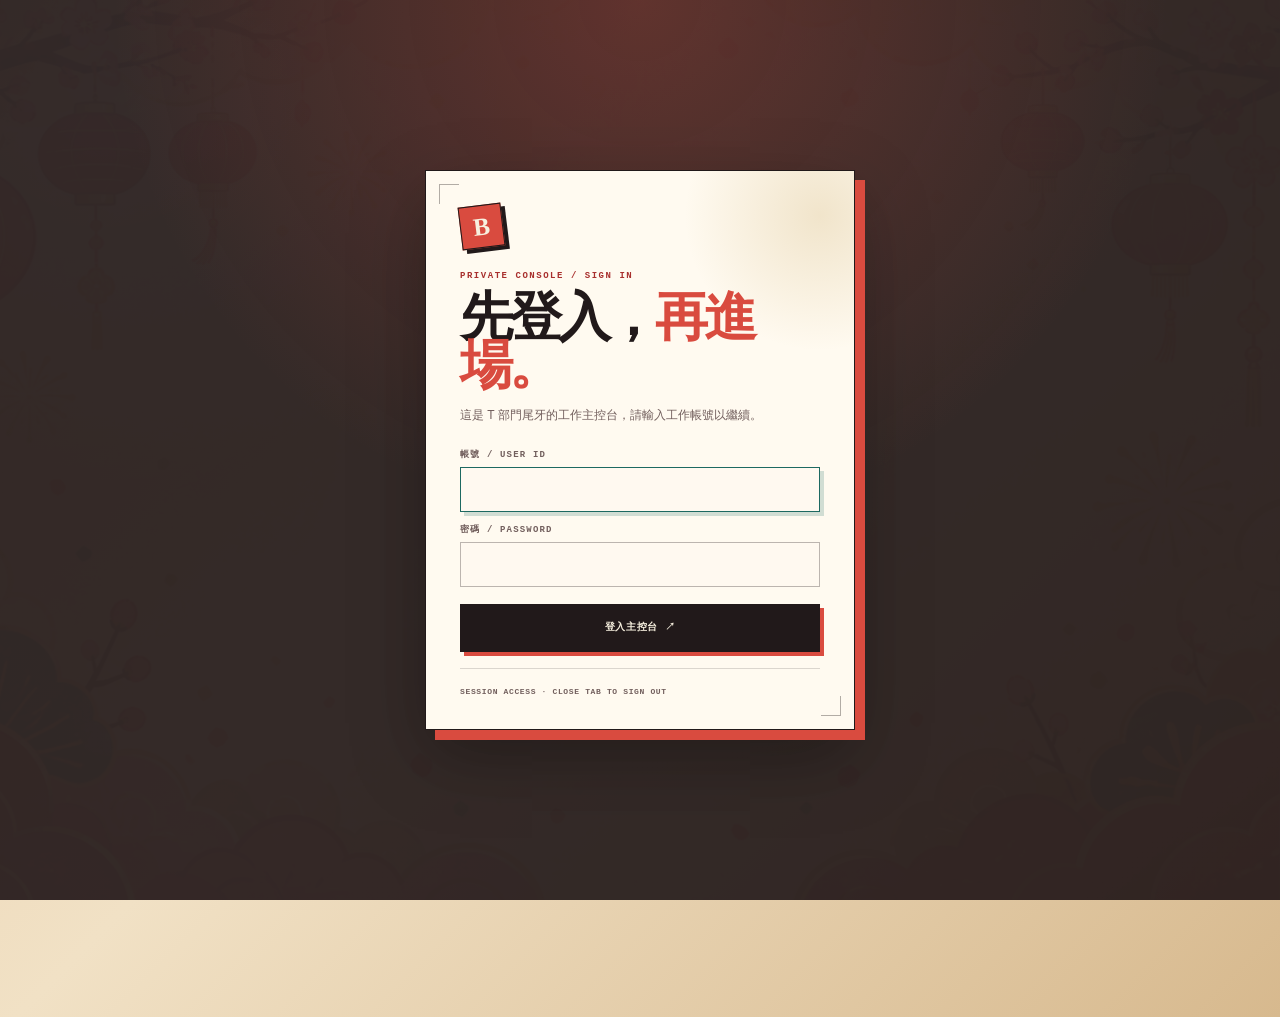
==== Bingo/index.html @ f62823ab "部門尾牙賓果" ====
<!doctype html>
<html lang="zh-Hant">
<head>
  <meta charset="utf-8" />
  <meta name="viewport" content="width=device-width, initial-scale=1" />
  <meta name="theme-color" content="#21191a" />
  <link rel="icon" href="data:," />
  <title>2026 T 部門尾牙｜報到發卡台</title>
  <script src="auth.js"></script>
  <script src="assets/qrcode.min.js"></script>
  <link rel="stylesheet" href="index.css" />
</head>
<body>
  <div class="auth-overlay" id="authOverlay" hidden>
    <section class="auth-dialog" role="dialog" aria-modal="true" aria-labelledby="authTitle" aria-describedby="authCopy">
      <div class="auth-mark" aria-hidden="true">B</div>
      <div class="auth-kicker">Private console / sign in</div>
      <h1 id="authTitle">先登入，<em>再進場。</em></h1>
      <p class="auth-copy" id="authCopy">這是 T 部門尾牙的工作主控台，請輸入工作帳號以繼續。</p>
      <form class="auth-form" id="authForm" autocomplete="on">
        <label class="auth-field" for="authUsername">
          <span>帳號 / User ID</span>
          <input id="authUsername" name="username" type="text" autocomplete="username" required />
        </label>
        <label class="auth-field" for="authPassword">
          <span>密碼 / Password</span>
          <input id="authPassword" name="password" type="password" autocomplete="current-password" required />
        </label>
        <button class="auth-submit" id="authSubmit" type="submit">登入主控台 ↗</button>
        <p class="auth-error" id="authError" role="alert" hidden></p>
        <div class="auth-meta">SESSION ACCESS · CLOSE TAB TO SIGN OUT</div>
      </form>
    </section>
  </div>

  <main class="site-shell">
    <header class="topbar">
      <div class="brand">
        <div class="brand-mark">B</div>
        <div>
          <strong>BINGO ATELIER</strong>
          <small>T DEPT. / 2026 YEAR-END PARTY</small>
        </div>
      </div>
      <div class="top-actions">
        <div class="event-chip">2026 T 部門尾牙</div>
        <div class="live-badge"><span class="signal"></span> CHECK-IN DESK</div>
        <a class="draw-link" href="draw.html">進入抽號碼 ↗</a>
      </div>
    </header>

    <section class="hero">
      <div>
        <div class="eyebrow">Front desk / hand out the luck</div>
        <h1>下好離手<em>童叟無欺</em></h1>
      </div>
      <div class="hero-stamp" aria-hidden="true">
        <div class="stamp-kicker">CARD EDITION</div>
        <div class="stamp-number">001—120</div>
        <div class="stamp-footer"><span>FREE / T</span><span>QR HANDOUT</span></div>
      </div>
    </section>

    <section class="workspace">
      <article class="panel number-wall">
        <div class="panel-head">
          <div>
            <div class="mono-label">Check-in queue / 120 cards</div>
            <h2 class="panel-title">選擇卡號</h2>
          </div>
          <div class="mono-label"><span id="claimedCount">0</span> / 120 CLAIMED</div>
        </div>
        <div class="number-grid" id="numberGrid" aria-live="polite"></div>
        <div class="wall-footer"><span><strong id="availableCount">120</strong> 張尚未領取</span></div>
      </article>

      <aside class="panel qr-panel">
        <h2 id="selectedCardLabel">尚未選取</h2>
        <div id="qrContent">
          <div class="qr-empty"><div><strong>選一個卡號</strong>QR Code 會在這裡出現</div></div>
        </div>
        <button class="reset-button" id="resetButton" type="button">重置全部領取狀態</button>
      </aside>
    </section>
  </main>

  <div class="toast" id="toast" role="status" aria-live="polite"></div>

  <script>
    BingoAuth.ready.then(function () {
    const ACTIVITY_NAME = '2026 T 部門尾牙';
    const CARD_COUNT = 120;
    const CARD_SIZE = 25;
    const CENTER_INDEX = 12;
    const ALL_NUMBERS = Array.from({ length: 24 }, function (_, index) { return index + 1; });
    const CARDS_STORAGE_KEY = 't-dept-bingo-card-pool-v1';
    const CLAIMED_STORAGE_KEY = 't-dept-bingo-claimed-cards-v1';

    let cards = loadCardPool();
    let claimedCards = loadClaimedCards();
    let selectedCardId = null;
    let toastTimer;

    const $ = function (selector) { return document.querySelector(selector); };

    function escapeHtml(value) {
      return String(value)
        .replaceAll('&', '&amp;')
        .replaceAll('<', '&lt;')
        .replaceAll('>', '&gt;')
        .replaceAll('"', '&quot;')
        .replaceAll("'", '&#039;');
    }

    function randomIndex(max) {
      if (window.crypto && window.crypto.getRandomValues) {
        const buffer = new Uint32Array(1);
        window.crypto.getRandomValues(buffer);
        return buffer[0] % max;
      }
      return Math.floor(Math.random() * max);
    }

    function shuffle(items) {
      const result = items.slice();
      for (let index = result.length - 1; index > 0; index -= 1) {
        const swapIndex = randomIndex(index + 1);
        const swap = result[index];
        result[index] = result[swapIndex];
        result[swapIndex] = swap;
      }
      return result;
    }

    function createGrid() {
      const shuffledNumbers = shuffle(ALL_NUMBERS);
      const grid = [];
      let numberIndex = 0;
      for (let index = 0; index < CARD_SIZE; index += 1) {
        if (index === CENTER_INDEX) {
          grid.push('T');
        } else {
          grid.push(shuffledNumbers[numberIndex]);
          numberIndex += 1;
        }
      }
      return grid;
    }

    function gridFingerprint(grid) {
      return grid.join(',');
    }

    function isValidGrid(grid) {
      if (!Array.isArray(grid) || grid.length !== CARD_SIZE || grid[CENTER_INDEX] !== 'T') return false;
      const numbers = grid.filter(function (value) { return value !== 'T'; });
      return numbers.length === ALL_NUMBERS.length
        && numbers.every(function (value) { return Number.isInteger(value) && value >= 1 && value <= 24; })
        && new Set(numbers).size === ALL_NUMBERS.length;
    }

    function isValidCardPool(value) {
      if (!Array.isArray(value) || value.length !== CARD_COUNT) return false;
      const ids = new Set();
      const fingerprints = new Set();
      return value.every(function (card, index) {
        if (!card || typeof card.cardId !== 'string' || ids.has(card.cardId) || !isValidGrid(card.grid)) return false;
        if (card.cardId !== String(index + 1).padStart(3, '0')) return false;
        const fingerprint = gridFingerprint(card.grid);
        if (fingerprints.has(fingerprint)) return false;
        ids.add(card.cardId);
        fingerprints.add(fingerprint);
        return true;
      });
    }

    function createCardPool() {
      const result = [];
      const fingerprints = new Set();
      while (result.length < CARD_COUNT) {
        const grid = createGrid();
        const fingerprint = gridFingerprint(grid);
        if (fingerprints.has(fingerprint)) continue;
        fingerprints.add(fingerprint);
        result.push({
          cardId: String(result.length + 1).padStart(3, '0'),
          grid: grid
        });
      }
      return result;
    }

    function loadCardPool() {
      try {
        const raw = localStorage.getItem(CARDS_STORAGE_KEY);
        const parsed = raw ? JSON.parse(raw) : null;
        if (isValidCardPool(parsed)) return parsed;
      } catch (error) {
        // Fall through and create a fresh pool.
      }

      const pool = createCardPool();
      try {
        localStorage.setItem(CARDS_STORAGE_KEY, JSON.stringify(pool));
      } catch (error) {
        showToast('卡池無法保存；請勿重新整理，否則卡號可能重新配置。');
      }
      return pool;
    }

    function loadClaimedCards() {
      try {
        const parsed = JSON.parse(localStorage.getItem(CLAIMED_STORAGE_KEY) || '[]');
        if (!Array.isArray(parsed)) return new Set();
        return new Set(parsed.filter(function (id) {
          return typeof id === 'string' && /^[0-9]{3}$/.test(id);
        }));
      } catch (error) {
        return new Set();
      }
    }

    function saveClaimedCards() {
      try {
        localStorage.setItem(CLAIMED_STORAGE_KEY, JSON.stringify(Array.from(claimedCards)));
      } catch (error) {
        showToast('無法保存領取狀態；目前只保留在這個頁面的記憶體中。');
      }
    }

    function bytesToBase64Url(bytes) {
      let binary = '';
      bytes.forEach(function (byte) { binary += String.fromCharCode(byte); });
      return btoa(binary).replaceAll('+', '-').replaceAll('/', '_').replaceAll('=', '');
    }

    function encodeCardPayload(card) {
      const payload = {
        version: 1,
        activityName: ACTIVITY_NAME,
        cardId: card.cardId,
        grid: card.grid
      };
      return bytesToBase64Url(new TextEncoder().encode(JSON.stringify(payload)));
    }

      function cardUrl(card) {
        const target = new URL('card.html', window.location.href);
        target.searchParams.set('v', '4');
        target.searchParams.set('card', encodeCardPayload(card));
        return target.href;
      }

    function renderQr(mount, card) {
      mount.innerHTML = '';
      if (typeof QRCode !== 'function') {
        mount.innerHTML = '<div class="qr-fallback">QR 套件未載入<br />請確認 assets/qrcode.min.js</div>';
        return false;
      }

      try {
        new QRCode(mount, {
          text: cardUrl(card),
          width: 270,
          height: 270,
          colorDark: '#21191a',
          colorLight: '#ffffff',
          correctLevel: QRCode.CorrectLevel.H
        });
        return true;
      } catch (error) {
        mount.innerHTML = '<div class="qr-fallback">QR 產生失敗<br />請重新載入頁面</div>';
        return false;
      }
    }

    function renderNumberGrid() {
      $('#numberGrid').innerHTML = cards.map(function (card) {
        const claimed = claimedCards.has(card.cardId);
        const selected = selectedCardId === card.cardId;
        return '<button class="number-tile' + (claimed ? ' is-claimed' : '') + (selected ? ' is-selected' : '') + '" type="button" data-card-id="' + card.cardId + '" aria-label="卡號 ' + card.cardId + (claimed ? ' 已領取，可重新開啟 QR Code' : ' 尚未領取') + '">'
          + card.cardId
          + '</button>';
      }).join('');

      $('#claimedCount').textContent = claimedCards.size;
      $('#availableCount').textContent = CARD_COUNT - claimedCards.size;
    }

    function renderQrPanel(card) {
      const label = $('#selectedCardLabel');
      const content = $('#qrContent');

      if (!card) {
        label.textContent = '尚未選取';
        content.innerHTML = '<div class="qr-empty"><div><strong>選一個卡號</strong>QR Code 會在這裡出現</div></div>';
        return false;
      }

      label.textContent = card.cardId;
      const url = cardUrl(card);
      content.innerHTML = '<div class="selected-state"><span class="signal"></span> ' + (claimedCards.has(card.cardId) ? '已領取' : 'QR 已產生／待領取標記') + '</div><div class="qr-stage"><div id="qrMount" aria-label="卡號 ' + card.cardId + ' 的 QR Code"></div></div><div class="qr-url"><div class="qr-url-label">Scan URL / Card page</div><a class="qr-url-value" href="' + escapeHtml(url) + '" target="_blank" rel="noopener noreferrer">' + escapeHtml(url) + '</a></div>';
      return renderQr($('#qrMount'), card);
    }

    function selectCard(cardId) {
      const card = cards.find(function (item) { return item.cardId === cardId; });
      if (!card) return;

      if (claimedCards.has(cardId)) {
        selectedCardId = cardId;
        renderNumberGrid();
        renderQrPanel(card);
        showToast('卡號 ' + cardId + ' 已領取，QR Code 可重新開啟。');
        return;
      }

      selectedCardId = cardId;
      const qrReady = renderQrPanel(card);
      if (qrReady === false) {
        showToast('QR Code 尚未產生，這張卡不會標記為已領取。');
        return;
      }

      claimedCards.add(cardId);
      saveClaimedCards();
      renderNumberGrid();
      renderQrPanel(card);
      showToast('卡號 ' + cardId + ' 已標記為已領取。');
    }

    function showToast(message) {
      const toast = $('#toast');
      if (!toast) return;
      toast.textContent = message;
      toast.classList.add('is-visible');
      window.clearTimeout(toastTimer);
      toastTimer = window.setTimeout(function () { toast.classList.remove('is-visible'); }, 3200);
    }

    $('#numberGrid').addEventListener('click', function (event) {
      const button = event.target.closest('[data-card-id]');
      if (!button) return;
      selectCard(button.dataset.cardId);
    });

    $('#resetButton').addEventListener('click', function () {
      if (!claimedCards.size) {
        showToast('目前沒有已領取的卡片。');
        return;
      }
      if (!window.confirm('確定要重置全部領取狀態嗎？120 張卡將重新變成可領取。')) return;
      claimedCards = new Set();
      selectedCardId = null;
      saveClaimedCards();
      renderNumberGrid();
      renderQrPanel(null);
      showToast('領取狀態已重置。');
    });

    renderNumberGrid();
    renderQrPanel(null);
    });
  </script>
</body>
</html>
---- Bingo/index.css ----
:root {
      --ink: #21191a;
      --ink-soft: #725f5d;
      --paper: #f7f0df;
      --paper-bright: #fffaf0;
      --paper-deep: #e6d4b5;
      --vermilion: #d94b3f;
      --vermilion-dark: #a82f2d;
      --jade: #1d6961;
      --gold: #c7a45c;
      --line: rgba(33, 25, 26, .16);
      --shadow: 0 24px 60px rgba(58, 26, 23, .15), 0 4px 14px rgba(58, 26, 23, .08);
      --display: "Bodoni 72", "Didot", "Noto Serif TC", "Songti TC", serif;
      --sans: "Noto Sans TC", "PingFang TC", "Microsoft JhengHei", sans-serif;
      --mono: "IBM Plex Mono", "Cascadia Mono", "Consolas", monospace;
    }

    * { box-sizing: border-box; }

    html { scroll-behavior: smooth; }

    body {
      min-width: 320px;
      min-height: 100vh;
      margin: 0;
      color: var(--ink);
      background:
        radial-gradient(circle at 8% 7%, rgba(255, 250, 240, .8), transparent 26rem),
        linear-gradient(135deg, #e9cda8 0%, #f1e1c5 45%, #d7b98e 100%);
      font-family: var(--sans);
    }

    body::before {
      position: fixed;
      inset: 0;
      z-index: -1;
      content: "";
      pointer-events: none;
      opacity: .18;
      background: url("assets/paper-ink-texture.png") center / cover;
      mix-blend-mode: multiply;
    }

    body::after {
      position: fixed;
      inset: 0;
      z-index: -1;
      content: "";
      pointer-events: none;
      background-image: radial-gradient(rgba(33, 25, 26, .12) .7px, transparent .7px);
      background-size: 5px 5px;
      opacity: .08;
    }

    button { cursor: pointer; font: inherit; }
    button:disabled { cursor: not-allowed; }
    [hidden] { display: none !important; }

    .site-shell {
      width: min(1440px, calc(100% - 64px));
      margin: 0 auto;
      padding: 28px 0 64px;
    }

    .topbar {
      display: flex;
      justify-content: space-between;
      gap: 20px;
      align-items: center;
      padding-bottom: 19px;
      border-bottom: 1px solid var(--line);
    }

    .brand {
      display: flex;
      align-items: center;
      gap: 12px;
    }

    .brand-mark {
      display: grid;
      place-items: center;
      width: 43px;
      height: 43px;
      color: var(--paper);
      background: var(--vermilion);
      border: 1px solid var(--ink);
      box-shadow: 4px 4px 0 var(--ink);
      font: 900 25px/1 var(--display);
      transform: rotate(-7deg);
    }

    .brand strong {
      display: block;
      font: 900 14px/1 var(--mono);
      letter-spacing: .04em;
    }

    .brand small {
      display: block;
      margin-top: 6px;
      color: var(--ink-soft);
      font: 700 9px/1 var(--mono);
      letter-spacing: .1em;
    }

    .top-actions {
      display: flex;
      align-items: center;
      gap: 9px;
    }

    .draw-link {
      display: inline-flex;
      align-items: center;
      min-height: 36px;
      padding: 0 12px;
      color: var(--paper);
      background: var(--ink);
      border: 1px solid var(--ink);
      box-shadow: 3px 3px 0 var(--vermilion);
      font: 800 9px/1 var(--mono);
      letter-spacing: .06em;
      text-decoration: none;
      transition: .2s ease;
    }

    .draw-link:hover {
      background: var(--vermilion);
      transform: translate(2px, 2px);
      box-shadow: 1px 1px 0 var(--ink);
    }

    .live-badge,
    .event-chip {
      display: inline-flex;
      align-items: center;
      gap: 8px;
      padding: 8px 11px;
      color: var(--ink-soft);
      border: 1px solid var(--line);
      background: rgba(255, 250, 240, .48);
      font: 800 9px/1 var(--mono);
      letter-spacing: .08em;
    }

    .live-badge { color: var(--jade); }

    .signal {
      display: inline-block;
      width: 7px;
      height: 7px;
      border-radius: 50%;
      background: var(--jade);
      box-shadow: 0 0 0 4px rgba(29, 105, 97, .13);
    }

    .hero {
      display: grid;
      grid-template-columns: minmax(0, 1fr) 280px;
      gap: 35px;
      align-items: end;
      padding: 62px 0 42px;
    }

    .eyebrow {
      display: flex;
      align-items: center;
      gap: 10px;
      margin-bottom: 17px;
      color: var(--vermilion-dark);
      font: 800 10px/1 var(--mono);
      letter-spacing: .17em;
      text-transform: uppercase;
    }

    .eyebrow::before {
      width: 31px;
      height: 2px;
      content: "";
      background: var(--vermilion);
    }

    h1 {
      max-width: 780px;
      margin: 0;
      font: 900 clamp(44px, 7vw, 95px)/.9 var(--display);
      letter-spacing: -.08em;
    }

    h1 em {
      color: var(--vermilion);
      font-style: normal;
    }

    .hero-copy {
      max-width: 555px;
      margin: 21px 0 0;
      color: var(--ink-soft);
      font-size: 14px;
      line-height: 1.85;
    }

    .hero-stamp {
      position: relative;
      padding: 22px 21px 20px;
      color: var(--paper);
      background: var(--ink);
      box-shadow: 9px 9px 0 var(--vermilion);
      transform: rotate(3deg);
    }

    .hero-stamp::before,
    .hero-stamp::after {
      position: absolute;
      width: 17px;
      height: 17px;
      content: "";
      border: 1px solid rgba(247, 240, 223, .42);
    }

    .hero-stamp::before {
      top: 11px;
      left: 11px;
      border-right: 0;
      border-bottom: 0;
    }

    .hero-stamp::after {
      right: 11px;
      bottom: 11px;
      border-top: 0;
      border-left: 0;
    }

    .stamp-kicker {
      color: var(--gold);
      font: 800 9px/1 var(--mono);
      letter-spacing: .18em;
    }

    .stamp-number {
      margin: 24px 0 13px;
      font: 900 61px/.8 var(--display);
      letter-spacing: -.1em;
    }

    .stamp-footer {
      display: flex;
      justify-content: space-between;
      gap: 10px;
      padding-top: 12px;
      color: rgba(247, 240, 223, .68);
      border-top: 1px solid rgba(247, 240, 223, .24);
      font: 700 8px/1 var(--mono);
      letter-spacing: .08em;
    }

    .workspace {
      display: grid;
      grid-template-columns: minmax(0, 1fr) 360px;
      gap: 20px;
      align-items: start;
    }

    .panel {
      min-width: 0;
      border: 1px solid rgba(33, 25, 26, .18);
      background: rgba(255, 250, 240, .78);
      box-shadow: var(--shadow);
    }

    .panel-head {
      display: flex;
      justify-content: space-between;
      align-items: flex-start;
      gap: 16px;
      padding: 21px 23px 18px;
      border-bottom: 1px solid var(--line);
    }

    .panel-title {
      margin: 8px 0 0;
      font: 900 25px/.95 var(--display);
      letter-spacing: -.04em;
    }

    .panel-subtitle {
      margin: 9px 0 0;
      color: var(--ink-soft);
      font-size: 11px;
      line-height: 1.65;
    }

    .mono-label {
      color: var(--ink-soft);
      font: 800 9px/1 var(--mono);
      letter-spacing: .14em;
      text-transform: uppercase;
    }

    .number-wall {
      min-height: 600px;
    }

    .number-grid {
      display: grid;
      grid-template-columns: repeat(10, minmax(48px, 1fr));
      gap: 9px;
      padding: 22px;
    }

    .number-tile {
      position: relative;
      display: grid;
      place-items: center;
      min-height: 68px;
      color: var(--ink);
      border: 1px solid var(--line);
      background: rgba(255, 250, 240, .72);
      box-shadow: 2px 3px 0 rgba(33, 25, 26, .08);
      font: 900 21px/.9 var(--display);
      transition: .2s ease;
    }

    .number-tile::before {
      position: absolute;
      inset: 5px;
      content: "";
      border: 1px solid transparent;
      pointer-events: none;
      transition: .2s ease;
    }

    .number-tile:hover {
      z-index: 1;
      color: var(--paper);
      background: var(--vermilion);
      box-shadow: 5px 7px 0 var(--ink);
      transform: translateY(-3px) rotate(-1deg);
    }

    .number-tile:hover::before {
      border-color: rgba(247, 240, 223, .55);
    }

    .number-tile.is-claimed {
      color: rgba(88, 72, 73, .62);
      background: rgba(33, 25, 26, .07);
      box-shadow: none;
    }

    .number-tile.is-claimed:hover {
      color: var(--ink);
      background: rgba(199, 164, 92, .22);
      box-shadow: 3px 4px 0 rgba(33, 25, 26, .26);
      transform: translateY(-2px) rotate(0);
    }

    .number-tile.is-claimed::after {
      position: absolute;
      right: 7px;
      bottom: 5px;
      content: "✓";
      color: var(--jade);
      font: 800 11px/1 var(--mono);
    }

    .number-tile.is-selected {
      color: var(--paper);
      background: var(--jade);
      box-shadow: 4px 5px 0 var(--ink);
    }

    .number-tile.is-selected::before {
      border-color: rgba(247, 240, 223, .6);
    }

    .number-tile.is-selected:hover {
      color: var(--paper);
      background: var(--jade);
      box-shadow: 4px 5px 0 var(--ink);
      transform: translateY(-2px) rotate(0);
    }

    .wall-footer {
      display: flex;
      justify-content: space-between;
      gap: 12px;
      padding: 14px 22px;
      color: var(--ink-soft);
      border-top: 1px solid var(--line);
      font-size: 10px;
    }

    .wall-footer strong { color: var(--ink); }

    .control-panel {
      position: sticky;
      top: 20px;
      padding: 24px;
      background:
        radial-gradient(circle at 88% 9%, rgba(199, 164, 92, .25), transparent 130px),
        var(--paper-bright);
    }

    .control-panel h2 {
      margin: 9px 0 0;
      font: 900 34px/.9 var(--display);
      letter-spacing: -.05em;
    }

    .control-panel p {
      margin: 16px 0 0;
      color: var(--ink-soft);
      font-size: 12px;
      line-height: 1.8;
    }

    .control-panel hr {
      height: 1px;
      margin: 23px 0;
      border: 0;
      background: linear-gradient(90deg, var(--vermilion), var(--gold), transparent);
    }

    .stat-block {
      display: grid;
      grid-template-columns: 1fr 1fr;
      gap: 10px;
    }

    .stat {
      padding: 14px;
      border: 1px solid var(--line);
      background: rgba(231, 214, 185, .3);
    }

    .stat strong {
      display: block;
      font: 900 33px/.8 var(--display);
      letter-spacing: -.08em;
    }

    .stat span {
      display: block;
      margin-top: 10px;
      color: var(--ink-soft);
      font: 800 8px/1 var(--mono);
      letter-spacing: .1em;
    }

    .instructions {
      display: grid;
      gap: 11px;
      margin-top: 22px;
    }

    .instruction {
      display: grid;
      grid-template-columns: 27px 1fr;
      gap: 10px;
      align-items: start;
      color: var(--ink-soft);
      font-size: 11px;
      line-height: 1.55;
    }

    .instruction b {
      display: grid;
      place-items: center;
      width: 27px;
      height: 27px;
      color: var(--paper);
      background: var(--vermilion);
      font: 800 9px/1 var(--mono);
    }

    .reset-button {
      width: 100%;
      min-height: 43px;
      margin-top: 24px;
      color: var(--ink);
      border: 1px solid var(--ink);
      background: transparent;
      font: 800 10px/1 var(--mono);
      letter-spacing: .06em;
    }

    .reset-button:hover {
      color: var(--paper);
      background: var(--ink);
    }

    .qr-panel {
      position: sticky;
      top: 20px;
      min-height: 600px;
      padding: 25px;
      text-align: center;
      background:
        radial-gradient(circle at 10% 88%, rgba(29, 105, 97, .15), transparent 130px),
        var(--paper-bright);
    }

    .qr-panel h2 {
      margin: 11px 0 0;
      font: 900 43px/.8 var(--display);
      letter-spacing: -.08em;
    }

    .qr-panel p {
      margin: 14px auto 22px;
      color: var(--ink-soft);
      font-size: 11px;
      line-height: 1.7;
    }

    .qr-empty {
      display: grid;
      place-items: center;
      min-height: 315px;
      margin-top: 20px;
      color: var(--ink-soft);
      border: 1px dashed rgba(33, 25, 26, .3);
      background:
        linear-gradient(45deg, transparent 48%, rgba(33, 25, 26, .06) 49%, rgba(33, 25, 26, .06) 51%, transparent 52%),
        linear-gradient(-45deg, transparent 48%, rgba(33, 25, 26, .06) 49%, rgba(33, 25, 26, .06) 51%, transparent 52%);
      background-size: 25px 25px;
      font: 800 10px/1.5 var(--mono);
      letter-spacing: .08em;
    }

    .qr-empty strong {
      display: block;
      margin-bottom: 8px;
      color: var(--ink);
      font: 900 24px/.9 var(--display);
      letter-spacing: -.04em;
    }

    .selected-state {
      display: inline-flex;
      align-items: center;
      gap: 7px;
      padding: 7px 9px;
      color: var(--jade);
      border: 1px solid rgba(29, 105, 97, .25);
      background: rgba(29, 105, 97, .08);
      font: 800 9px/1 var(--mono);
      letter-spacing: .1em;
    }

    .qr-stage {
      display: grid;
      place-items: center;
      min-height: 315px;
      padding: 25px;
      margin-top: 20px;
      background: #fff;
      border: 1px solid var(--ink);
    }

    .qr-stage > div {
      display: grid;
      place-items: center;
      width: 270px;
      max-width: 100%;
      aspect-ratio: 1;
    }

    .qr-stage canvas,
    .qr-stage img {
      display: block;
      width: 100% !important;
      height: 100% !important;
      image-rendering: pixelated;
    }

    .qr-stage .qr-fallback {
      display: grid;
      place-items: center;
      width: 100%;
      aspect-ratio: 1;
      color: var(--ink-soft);
      border: 1px dashed var(--ink-soft);
      font: 800 10px/1.4 var(--mono);
    }

    .qr-url {
      margin-top: 12px;
      padding: 11px 12px 12px;
      text-align: left;
      border: 1px solid var(--line);
      background: rgba(255, 250, 240, .75);
    }

    .qr-url-label {
      color: var(--ink-soft);
      font: 800 9px/1 var(--mono);
      letter-spacing: .13em;
      text-transform: uppercase;
    }

    .qr-url-value {
      display: block;
      margin-top: 7px;
      color: var(--jade);
      font: 700 9px/1.5 var(--mono);
      overflow-wrap: anywhere;
      text-decoration: underline;
      text-decoration-thickness: 1px;
      text-underline-offset: 3px;
    }

    .qr-url-value:hover { color: var(--vermilion); }

    .qr-panel-foot {
      margin-top: 16px;
      color: var(--ink-soft);
      font: 800 8px/1.5 var(--mono);
      letter-spacing: .08em;
    }

    .toast {
      position: fixed;
      right: 24px;
      bottom: 24px;
      z-index: 20;
      max-width: 360px;
      padding: 14px 16px;
      color: var(--paper);
      border: 1px solid var(--ink);
      background: var(--ink);
      box-shadow: 5px 5px 0 var(--vermilion);
      font-size: 11px;
      line-height: 1.5;
      opacity: 0;
      transform: translateY(10px);
      pointer-events: none;
      transition: .25s ease;
    }

    .toast.is-visible {
      opacity: 1;
      transform: translateY(0);
    }

    @media (max-width: 1120px) {
      .site-shell { width: min(100% - 36px, 880px); }
      .workspace { grid-template-columns: 1fr; }
      .control-panel, .qr-panel { position: static; min-height: 0; }
      .control-panel { display: grid; grid-template-columns: 1fr 1fr; gap: 24px; }
      .control-panel hr { grid-column: 1 / -1; margin: 0; }
      .control-panel .instructions { margin-top: 0; }
      .control-panel .reset-button { grid-column: 1 / -1; margin-top: 0; }
    }

    @media (max-width: 700px) {
      .site-shell { width: min(100% - 24px, 620px); padding-top: 15px; }
      .topbar { align-items: flex-start; }
      .top-actions { display: grid; justify-items: end; gap: 5px; }
      .event-chip { display: none; }
      .brand-mark { width: 34px; height: 34px; font-size: 20px; box-shadow: 3px 3px 0 var(--ink); }
      .brand strong { font-size: 10px; }
      .brand small { font-size: 7px; }
      .hero {
        display: block;
        padding: 44px 0 31px;
      }
      .hero-stamp { display: none; }
      h1 { font-size: clamp(46px, 14vw, 76px); }
      .hero-copy { font-size: 12px; }
      .control-panel { display: block; }
      .control-panel hr { margin: 23px 0; }
      .control-panel .instructions { margin-top: 22px; }
      .control-panel .reset-button { margin-top: 24px; }
      .number-grid {
        grid-template-columns: repeat(5, 1fr);
        gap: 6px;
        padding: 12px;
      }
      .number-tile {
        min-height: 57px;
        font-size: 19px;
      }
      .panel-head { padding: 17px 16px 14px; }
      .panel-title { font-size: 22px; }
      .wall-footer { padding: 13px 15px; font-size: 9px; }
      .qr-panel { padding: 19px; }
      .qr-panel h2 { font-size: 39px; }
      .qr-stage { min-height: 275px; padding: 18px; }
      .qr-stage > div { width: 250px; }
      .toast { right: 12px; bottom: 12px; left: 12px; max-width: none; }
    }

    html.auth-locked,
    html.auth-locked body {
      overflow: hidden;
    }

    html.auth-locked body > :not(.auth-overlay) {
      visibility: hidden;
    }

    .auth-overlay {
      position: fixed;
      inset: 0;
      z-index: 100;
      display: grid;
      place-items: center;
      padding: 24px;
      background:
        radial-gradient(circle at 50% 0%, rgba(217, 75, 63, .27), transparent 33rem),
        rgba(33, 25, 26, .91);
    }

    .auth-overlay[hidden] { display: none; }

    .auth-dialog {
      position: relative;
      width: min(100%, 430px);
      padding: 34px 34px 31px;
      color: var(--ink);
      border: 1px solid var(--ink);
      background:
        radial-gradient(circle at 92% 8%, rgba(199, 164, 92, .25), transparent 135px),
        var(--paper-bright);
      box-shadow: 10px 10px 0 var(--vermilion), 0 28px 70px rgba(0, 0, 0, .32);
    }

    .auth-dialog::before,
    .auth-dialog::after {
      position: absolute;
      width: 19px;
      height: 19px;
      content: "";
      border: 1px solid rgba(33, 25, 26, .35);
    }

    .auth-dialog::before {
      top: 13px;
      left: 13px;
      border-right: 0;
      border-bottom: 0;
    }

    .auth-dialog::after {
      right: 13px;
      bottom: 13px;
      border-top: 0;
      border-left: 0;
    }

    .auth-mark {
      display: grid;
      place-items: center;
      width: 43px;
      height: 43px;
      margin-bottom: 24px;
      color: var(--paper);
      background: var(--vermilion);
      border: 1px solid var(--ink);
      box-shadow: 4px 4px 0 var(--ink);
      font: 900 25px/1 var(--display);
      transform: rotate(-7deg);
    }

    .auth-kicker {
      color: var(--vermilion-dark);
      font: 800 9px/1 var(--mono);
      letter-spacing: .17em;
      text-transform: uppercase;
    }

    .auth-dialog h1 {
      margin: 13px 0 0;
      font: 900 clamp(38px, 7vw, 53px)/.9 var(--display);
      letter-spacing: -.08em;
    }

    .auth-copy {
      margin: 15px 0 25px;
      color: var(--ink-soft);
      font-size: 12px;
      line-height: 1.75;
    }

    .auth-form {
      display: grid;
      gap: 14px;
    }

    .auth-field {
      display: grid;
      gap: 7px;
    }

    .auth-field span {
      color: var(--ink-soft);
      font: 800 9px/1 var(--mono);
      letter-spacing: .13em;
      text-transform: uppercase;
    }

    .auth-field input {
      width: 100%;
      min-height: 45px;
      padding: 0 13px;
      color: var(--ink);
      border: 1px solid rgba(33, 25, 26, .3);
      outline: 0;
      background: rgba(255, 250, 240, .72);
      font: 700 13px/1 var(--mono);
      transition: .2s ease;
    }

    .auth-field input:focus {
      border-color: var(--jade);
      box-shadow: 4px 4px 0 rgba(29, 105, 97, .2);
    }

    .auth-field input:disabled {
      opacity: .65;
      cursor: wait;
    }

    .auth-submit {
      min-height: 48px;
      margin-top: 3px;
      color: var(--paper);
      border: 1px solid var(--ink);
      background: var(--ink);
      box-shadow: 4px 4px 0 var(--vermilion);
      font: 800 10px/1 var(--mono);
      letter-spacing: .07em;
      transition: .2s ease;
    }

    .auth-submit:hover:not(:disabled) {
      background: var(--vermilion);
      transform: translate(2px, 2px);
      box-shadow: 2px 2px 0 var(--ink);
    }

    .auth-submit:disabled {
      color: rgba(247, 240, 223, .65);
      background: var(--ink-soft);
      box-shadow: none;
    }

    .auth-error {
      min-height: 17px;
      margin: 0;
      color: var(--vermilion-dark);
      font-size: 11px;
      line-height: 1.5;
    }

    .auth-meta {
      padding-top: 17px;
      margin-top: 2px;
      color: var(--ink-soft);
      border-top: 1px solid var(--line);
      font: 700 8px/1.5 var(--mono);
      letter-spacing: .08em;
    }

    @media (max-width: 500px) {
      .auth-overlay { padding: 17px; }
      .auth-dialog { padding: 29px 23px 25px; box-shadow: 6px 6px 0 var(--vermilion), 0 20px 45px rgba(0, 0, 0, .3); }
    }
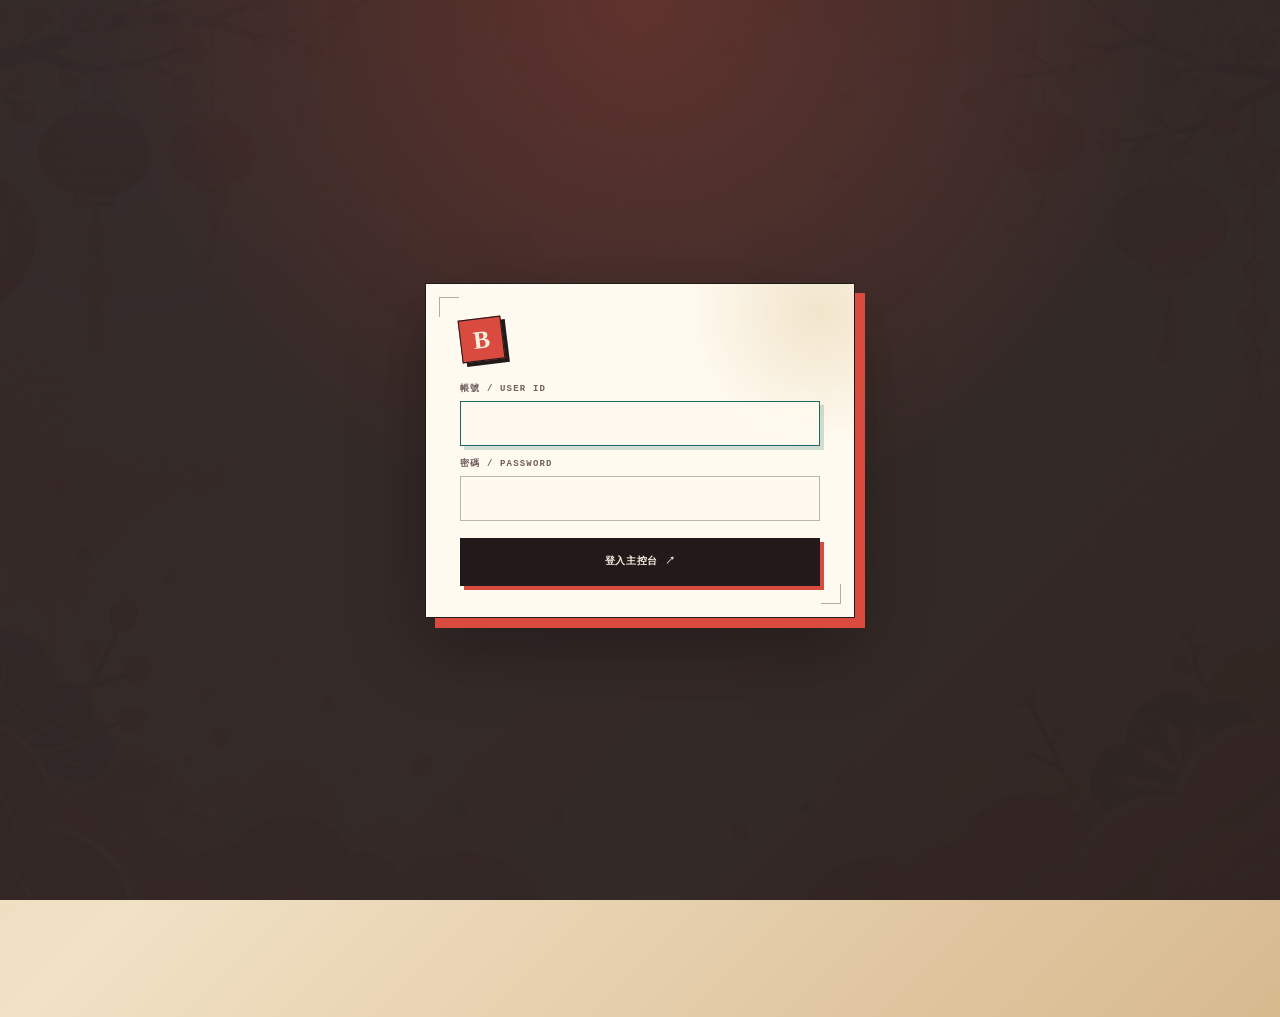
==== commit b3ecedbc: "feat: 自動兌獎、領卡人姓名填寫" ====
--- a/Bingo/index.html
+++ b/Bingo/index.html
@@ -14,9 +14,6 @@
   <div class="auth-overlay" id="authOverlay" hidden>
     <section class="auth-dialog" role="dialog" aria-modal="true" aria-labelledby="authTitle" aria-describedby="authCopy">
       <div class="auth-mark" aria-hidden="true">B</div>
-      <div class="auth-kicker">Private console / sign in</div>
-      <h1 id="authTitle">先登入，<em>再進場。</em></h1>
-      <p class="auth-copy" id="authCopy">這是 T 部門尾牙的工作主控台，請輸入工作帳號以繼續。</p>
       <form class="auth-form" id="authForm" autocomplete="on">
         <label class="auth-field" for="authUsername">
           <span>帳號 / User ID</span>
@@ -28,7 +25,6 @@
         </label>
         <button class="auth-submit" id="authSubmit" type="submit">登入主控台 ↗</button>
         <p class="auth-error" id="authError" role="alert" hidden></p>
-        <div class="auth-meta">SESSION ACCESS · CLOSE TAB TO SIGN OUT</div>
       </form>
     </section>
   </div>
@@ -82,9 +78,29 @@
         <button class="reset-button" id="resetButton" type="button">重置全部領取狀態</button>
       </aside>
     </section>
-  </main>
-
-  <div class="toast" id="toast" role="status" aria-live="polite"></div>
+  </main>
+
+  <div class="name-overlay" id="nameOverlay" hidden>
+    <section class="name-dialog" role="dialog" aria-modal="true" aria-labelledby="nameDialogTitle" aria-describedby="nameDialogCopy">
+      <div class="name-dialog-mark" aria-hidden="true">B</div>
+      <div class="mono-label">Card handoff / recipient</div>
+      <h2 id="nameDialogTitle">登記領取人</h2>
+      <p id="nameDialogCopy">請填寫這張卡片的領取人姓名，完成後才會標記為已領取。</p>
+      <form id="claimForm" class="claim-form" novalidate>
+        <label class="name-field" for="recipientName">
+          <span>領取人姓名 / Recipient</span>
+          <input id="recipientName" name="recipientName" type="text" maxlength="40" autocomplete="name" required />
+        </label>
+        <p class="name-error" id="nameError" role="alert" hidden></p>
+        <div class="name-actions">
+          <button class="name-cancel" id="nameCancelButton" type="button">取消</button>
+          <button class="name-submit" id="nameSubmitButton" type="submit">確認領取 ↗</button>
+        </div>
+      </form>
+    </section>
+  </div>
+
+  <div class="toast" id="toast" role="status" aria-live="polite"></div>
 
   <script>
     BingoAuth.ready.then(function () {
@@ -98,8 +114,10 @@
 
     let cards = loadCardPool();
     let claimedCards = loadClaimedCards();
-    let selectedCardId = null;
-    let toastTimer;
+    let selectedCardId = null;
+    let pendingCardId = null;
+    let previousSelectedCardId = null;
+    let toastTimer;
 
     const $ = function (selector) { return document.querySelector(selector); };
 
@@ -208,24 +226,34 @@
       return pool;
     }
 
-    function loadClaimedCards() {
-      try {
-        const parsed = JSON.parse(localStorage.getItem(CLAIMED_STORAGE_KEY) || '[]');
-        if (!Array.isArray(parsed)) return new Set();
-        return new Set(parsed.filter(function (id) {
-          return typeof id === 'string' && /^[0-9]{3}$/.test(id);
-        }));
-      } catch (error) {
-        return new Set();
-      }
-    }
-
-    function saveClaimedCards() {
-      try {
-        localStorage.setItem(CLAIMED_STORAGE_KEY, JSON.stringify(Array.from(claimedCards)));
-      } catch (error) {
-        showToast('無法保存領取狀態；目前只保留在這個頁面的記憶體中。');
-      }
+    function loadClaimedCards() {
+      const result = new Map();
+      try {
+        const parsed = JSON.parse(localStorage.getItem(CLAIMED_STORAGE_KEY) || '[]');
+        if (!Array.isArray(parsed)) return result;
+        parsed.forEach(function (entry) {
+          if (typeof entry === 'string' && /^[0-9]{3}$/.test(entry)) {
+            result.set(entry, '');
+            return;
+          }
+          if (!entry || typeof entry.cardId !== 'string' || !/^[0-9]{3}$/.test(entry.cardId)) return;
+          const name = typeof entry.name === 'string' ? entry.name.trim().slice(0, 40) : '';
+          result.set(entry.cardId, name);
+        });
+      } catch (error) {
+        return result;
+      }
+      return result;
+    }
+
+    function saveClaimedCards() {
+      try {
+        localStorage.setItem(CLAIMED_STORAGE_KEY, JSON.stringify(Array.from(claimedCards.entries()).map(function (entry) {
+          return { cardId: entry[0], name: entry[1] };
+        })));
+      } catch (error) {
+        showToast('無法保存領取狀態；目前只保留在這個頁面的記憶體中。');
+      }
     }
 
     function bytesToBase64Url(bytes) {
@@ -274,13 +302,17 @@
       }
     }
 
-    function renderNumberGrid() {
-      $('#numberGrid').innerHTML = cards.map(function (card) {
-        const claimed = claimedCards.has(card.cardId);
-        const selected = selectedCardId === card.cardId;
-        return '<button class="number-tile' + (claimed ? ' is-claimed' : '') + (selected ? ' is-selected' : '') + '" type="button" data-card-id="' + card.cardId + '" aria-label="卡號 ' + card.cardId + (claimed ? ' 已領取，可重新開啟 QR Code' : ' 尚未領取') + '">'
-          + card.cardId
-          + '</button>';
+    function renderNumberGrid() {
+      $('#numberGrid').innerHTML = cards.map(function (card) {
+        const claimed = claimedCards.has(card.cardId);
+        const selected = selectedCardId === card.cardId;
+        const name = claimedCards.get(card.cardId) || '';
+        const nameLabel = name ? '，領取人 ' + name : '';
+        return '<button class="number-tile' + (claimed ? ' is-claimed' : '') + (selected ? ' is-selected' : '') + '" type="button" data-card-id="' + card.cardId + '" aria-label="卡號 ' + card.cardId + (claimed ? ' 已領取' + nameLabel + '，可重新開啟 QR Code' : ' 尚未領取') + '"><span class="number-tile-id">'
+          + card.cardId
+          + '</span>'
+          + (claimed && name ? '<span class="number-tile-name">' + escapeHtml(name) + '</span>' : '')
+          + '</button>';
       }).join('');
 
       $('#claimedCount').textContent = claimedCards.size;
@@ -295,39 +327,85 @@
         label.textContent = '尚未選取';
         content.innerHTML = '<div class="qr-empty"><div><strong>選一個卡號</strong>QR Code 會在這裡出現</div></div>';
         return false;
-      }
-
-      label.textContent = card.cardId;
-      const url = cardUrl(card);
-      content.innerHTML = '<div class="selected-state"><span class="signal"></span> ' + (claimedCards.has(card.cardId) ? '已領取' : 'QR 已產生／待領取標記') + '</div><div class="qr-stage"><div id="qrMount" aria-label="卡號 ' + card.cardId + ' 的 QR Code"></div></div><div class="qr-url"><div class="qr-url-label">Scan URL / Card page</div><a class="qr-url-value" href="' + escapeHtml(url) + '" target="_blank" rel="noopener noreferrer">' + escapeHtml(url) + '</a></div>';
-      return renderQr($('#qrMount'), card);
-    }
-
-    function selectCard(cardId) {
-      const card = cards.find(function (item) { return item.cardId === cardId; });
-      if (!card) return;
-
-      if (claimedCards.has(cardId)) {
-        selectedCardId = cardId;
-        renderNumberGrid();
-        renderQrPanel(card);
-        showToast('卡號 ' + cardId + ' 已領取，QR Code 可重新開啟。');
-        return;
-      }
-
-      selectedCardId = cardId;
-      const qrReady = renderQrPanel(card);
-      if (qrReady === false) {
-        showToast('QR Code 尚未產生，這張卡不會標記為已領取。');
-        return;
-      }
-
-      claimedCards.add(cardId);
-      saveClaimedCards();
-      renderNumberGrid();
-      renderQrPanel(card);
-      showToast('卡號 ' + cardId + ' 已標記為已領取。');
-    }
+      }
+
+      label.textContent = card.cardId;
+      const url = cardUrl(card);
+      const recipientName = claimedCards.get(card.cardId) || '';
+      content.innerHTML = '<div class="selected-state"><span class="signal"></span> ' + (claimedCards.has(card.cardId) ? '已領取' : 'QR 已產生／待領取標記') + '</div><div class="selected-recipient"><span>RECIPIENT</span><strong>' + (recipientName ? escapeHtml(recipientName) : '尚未填寫') + '</strong></div><div class="qr-stage"><div id="qrMount" aria-label="卡號 ' + card.cardId + ' 的 QR Code"></div></div><div class="qr-url"><div class="qr-url-label">Scan URL / Card page</div><a class="qr-url-value" href="' + escapeHtml(url) + '" target="_blank" rel="noopener noreferrer">' + escapeHtml(url) + '</a></div>';
+      return renderQr($('#qrMount'), card);
+    }
+
+    function openClaimDialog(cardId) {
+      const card = cards.find(function (item) { return item.cardId === cardId; });
+      if (!card) return;
+
+      pendingCardId = cardId;
+      previousSelectedCardId = selectedCardId;
+      const isEditing = claimedCards.has(cardId);
+      $('#nameDialogTitle').textContent = isEditing ? '修改領取人' : '登記領取人';
+      $('#nameDialogCopy').textContent = isEditing
+        ? '這張卡已經登記過領取人，可以直接修改姓名。'
+        : '請填寫這張卡片的領取人姓名，完成後才會標記為已領取。';
+      $('#recipientName').value = claimedCards.get(cardId) || '';
+      $('#nameError').textContent = '';
+      $('#nameError').hidden = true;
+      $('#nameOverlay').hidden = false;
+      document.body.classList.add('name-modal-open');
+      window.setTimeout(function () {
+        $('#recipientName').focus();
+        $('#recipientName').select();
+      }, 0);
+    }
+
+    function closeClaimDialog() {
+      pendingCardId = null;
+      previousSelectedCardId = null;
+      $('#nameOverlay').hidden = true;
+      document.body.classList.remove('name-modal-open');
+    }
+
+    function showNameError(message) {
+      $('#nameError').textContent = message;
+      $('#nameError').hidden = false;
+      $('#recipientName').focus();
+    }
+
+    function saveClaim() {
+      if (!pendingCardId) return;
+      const card = cards.find(function (item) { return item.cardId === pendingCardId; });
+      const name = $('#recipientName').value.trim();
+      if (!name) {
+        showNameError('請填寫領取人姓名。');
+        return;
+      }
+      if (name.length > 40) {
+        showNameError('姓名最多 40 個字元。');
+        return;
+      }
+      if (!card) {
+        closeClaimDialog();
+        return;
+      }
+
+      selectedCardId = card.cardId;
+      const qrReady = renderQrPanel(card);
+      if (qrReady === false) {
+        selectedCardId = previousSelectedCardId;
+        renderNumberGrid();
+        const previousCard = cards.find(function (item) { return item.cardId === previousSelectedCardId; });
+        renderQrPanel(previousCard || null);
+        showToast('QR Code 尚未產生，這張卡不會標記為已領取。');
+        return;
+      }
+
+      claimedCards.set(card.cardId, name);
+      saveClaimedCards();
+      renderNumberGrid();
+      renderQrPanel(card);
+      closeClaimDialog();
+      showToast('卡號 ' + card.cardId + ' 已登記給 ' + name + '。');
+    }
 
     function showToast(message) {
       const toast = $('#toast');
@@ -339,21 +417,56 @@
     }
 
     $('#numberGrid').addEventListener('click', function (event) {
-      const button = event.target.closest('[data-card-id]');
-      if (!button) return;
-      selectCard(button.dataset.cardId);
-    });
+      const button = event.target.closest('[data-card-id]');
+      if (!button) return;
+      openClaimDialog(button.dataset.cardId);
+    });
+
+    $('#claimForm').addEventListener('submit', function (event) {
+      event.preventDefault();
+      saveClaim();
+    });
+
+    $('#nameCancelButton').addEventListener('click', closeClaimDialog);
+
+    $('#nameOverlay').addEventListener('click', function (event) {
+      if (event.target === $('#nameOverlay')) closeClaimDialog();
+    });
+
+    document.addEventListener('keydown', function (event) {
+      const overlay = $('#nameOverlay');
+      if (overlay.hidden) return;
+      if (event.key === 'Escape') {
+        event.preventDefault();
+        closeClaimDialog();
+        return;
+      }
+      if (event.key !== 'Tab') return;
+      const focusable = Array.from(overlay.querySelectorAll('button, input')).filter(function (element) {
+        return !element.disabled;
+      });
+      if (!focusable.length) return;
+      const first = focusable[0];
+      const last = focusable[focusable.length - 1];
+      if (event.shiftKey && document.activeElement === first) {
+        event.preventDefault();
+        last.focus();
+      } else if (!event.shiftKey && document.activeElement === last) {
+        event.preventDefault();
+        first.focus();
+      }
+    });
 
     $('#resetButton').addEventListener('click', function () {
       if (!claimedCards.size) {
         showToast('目前沒有已領取的卡片。');
         return;
-      }
-      if (!window.confirm('確定要重置全部領取狀態嗎？120 張卡將重新變成可領取。')) return;
-      claimedCards = new Set();
-      selectedCardId = null;
-      saveClaimedCards();
-      renderNumberGrid();
+      }
+      if (!window.confirm('確定要重置全部領取狀態嗎？120 張卡將重新變成可領取。')) return;
+      claimedCards = new Map();
+      selectedCardId = null;
+      saveClaimedCards();
+      renderNumberGrid();
       renderQrPanel(null);
       showToast('領取狀態已重置。');
     });
--- a/Bingo/index.css
+++ b/Bingo/index.css
@@ -314,6 +314,8 @@
       position: relative;
       display: grid;
       place-items: center;
+      align-content: center;
+      gap: 5px;
       min-height: 68px;
       color: var(--ink);
       border: 1px solid var(--line);
@@ -323,6 +325,20 @@
       transition: .2s ease;
     }
 
+    .number-tile-id {
+      font: inherit;
+      line-height: .9;
+    }
+
+    .number-tile-name {
+      max-width: calc(100% - 10px);
+      overflow: hidden;
+      color: var(--jade);
+      font: 800 9px/1.1 var(--sans);
+      text-overflow: ellipsis;
+      white-space: nowrap;
+    }
+
     .number-tile::before {
       position: absolute;
       inset: 5px;
@@ -342,6 +358,11 @@
 
     .number-tile:hover::before {
       border-color: rgba(247, 240, 223, .55);
+    }
+
+    .number-tile:hover .number-tile-name,
+    .number-tile.is-selected .number-tile-name {
+      color: var(--paper);
     }
 
     .number-tile.is-claimed {
@@ -614,6 +635,183 @@
     }
 
     .qr-url-value:hover { color: var(--vermilion); }
+
+    .selected-recipient {
+      display: flex;
+      justify-content: space-between;
+      gap: 12px;
+      align-items: baseline;
+      padding: 12px 13px;
+      margin-top: 10px;
+      text-align: left;
+      border: 1px solid var(--line);
+      background: rgba(231, 214, 185, .3);
+    }
+
+    .selected-recipient span {
+      color: var(--ink-soft);
+      font: 800 8px/1 var(--mono);
+      letter-spacing: .12em;
+    }
+
+    .selected-recipient strong {
+      max-width: 62%;
+      overflow: hidden;
+      font: 800 12px/1.2 var(--sans);
+      text-overflow: ellipsis;
+      white-space: nowrap;
+    }
+
+    body.name-modal-open { overflow: hidden; }
+
+    .name-overlay {
+      position: fixed;
+      inset: 0;
+      z-index: 50;
+      display: grid;
+      place-items: center;
+      padding: 24px;
+      background: rgba(33, 25, 26, .78);
+      backdrop-filter: blur(3px);
+    }
+
+    .name-overlay[hidden] { display: none; }
+
+    .name-dialog {
+      position: relative;
+      width: min(100%, 430px);
+      padding: 30px 30px 27px;
+      color: var(--ink);
+      border: 1px solid var(--ink);
+      background:
+        radial-gradient(circle at 92% 8%, rgba(199, 164, 92, .26), transparent 135px),
+        var(--paper-bright);
+      box-shadow: 9px 9px 0 var(--vermilion), 0 28px 70px rgba(0, 0, 0, .32);
+    }
+
+    .name-dialog::before,
+    .name-dialog::after {
+      position: absolute;
+      width: 18px;
+      height: 18px;
+      content: "";
+      border: 1px solid rgba(33, 25, 26, .35);
+    }
+
+    .name-dialog::before {
+      top: 12px;
+      left: 12px;
+      border-right: 0;
+      border-bottom: 0;
+    }
+
+    .name-dialog::after {
+      right: 12px;
+      bottom: 12px;
+      border-top: 0;
+      border-left: 0;
+    }
+
+    .name-dialog-mark {
+      display: grid;
+      place-items: center;
+      width: 42px;
+      height: 42px;
+      margin-bottom: 21px;
+      color: var(--paper);
+      background: var(--vermilion);
+      border: 1px solid var(--ink);
+      box-shadow: 4px 4px 0 var(--ink);
+      font: 900 23px/1 var(--display);
+      transform: rotate(-7deg);
+    }
+
+    .name-dialog h2 {
+      margin: 11px 0 0;
+      font: 900 clamp(34px, 7vw, 47px)/.9 var(--display);
+      letter-spacing: -.07em;
+    }
+
+    .name-dialog > p {
+      margin: 14px 0 23px;
+      color: var(--ink-soft);
+      font-size: 12px;
+      line-height: 1.7;
+    }
+
+    .claim-form { display: grid; gap: 11px; }
+
+    .name-field { display: grid; gap: 7px; }
+
+    .name-field span {
+      color: var(--ink-soft);
+      font: 800 9px/1 var(--mono);
+      letter-spacing: .13em;
+      text-transform: uppercase;
+    }
+
+    .name-field input {
+      width: 100%;
+      min-height: 48px;
+      padding: 0 13px;
+      color: var(--ink);
+      border: 1px solid rgba(33, 25, 26, .3);
+      outline: 0;
+      background: rgba(255, 250, 240, .78);
+      font: 700 15px/1 var(--sans);
+      transition: .2s ease;
+    }
+
+    .name-field input:focus {
+      border-color: var(--jade);
+      box-shadow: 4px 4px 0 rgba(29, 105, 97, .2);
+    }
+
+    .name-error {
+      min-height: 17px;
+      margin: 0;
+      color: var(--vermilion-dark);
+      font-size: 11px;
+      line-height: 1.5;
+    }
+
+    .name-actions {
+      display: grid;
+      grid-template-columns: 1fr 1.35fr;
+      gap: 10px;
+      margin-top: 4px;
+    }
+
+    .name-cancel,
+    .name-submit {
+      min-height: 46px;
+      border: 1px solid var(--ink);
+      font: 800 10px/1 var(--mono);
+      letter-spacing: .06em;
+      transition: .2s ease;
+    }
+
+    .name-cancel {
+      color: var(--ink);
+      background: transparent;
+    }
+
+    .name-cancel:hover {
+      color: var(--paper);
+      background: var(--ink);
+    }
+
+    .name-submit {
+      color: var(--paper);
+      background: var(--ink);
+      box-shadow: 4px 4px 0 var(--vermilion);
+    }
+
+    .name-submit:hover {
+      background: var(--vermilion);
+      transform: translate(2px, 2px);
+      box-shadow: 2px 2px 0 var(--ink);
+    }
 
     .qr-panel-foot {
       margin-top: 16px;
@@ -691,6 +889,8 @@
       .qr-panel h2 { font-size: 39px; }
       .qr-stage { min-height: 275px; padding: 18px; }
       .qr-stage > div { width: 250px; }
+      .name-overlay { padding: 17px; }
+      .name-dialog { padding: 27px 22px 24px; box-shadow: 6px 6px 0 var(--vermilion), 0 20px 45px rgba(0, 0, 0, .3); }
       .toast { right: 12px; bottom: 12px; left: 12px; max-width: none; }
     }
 
